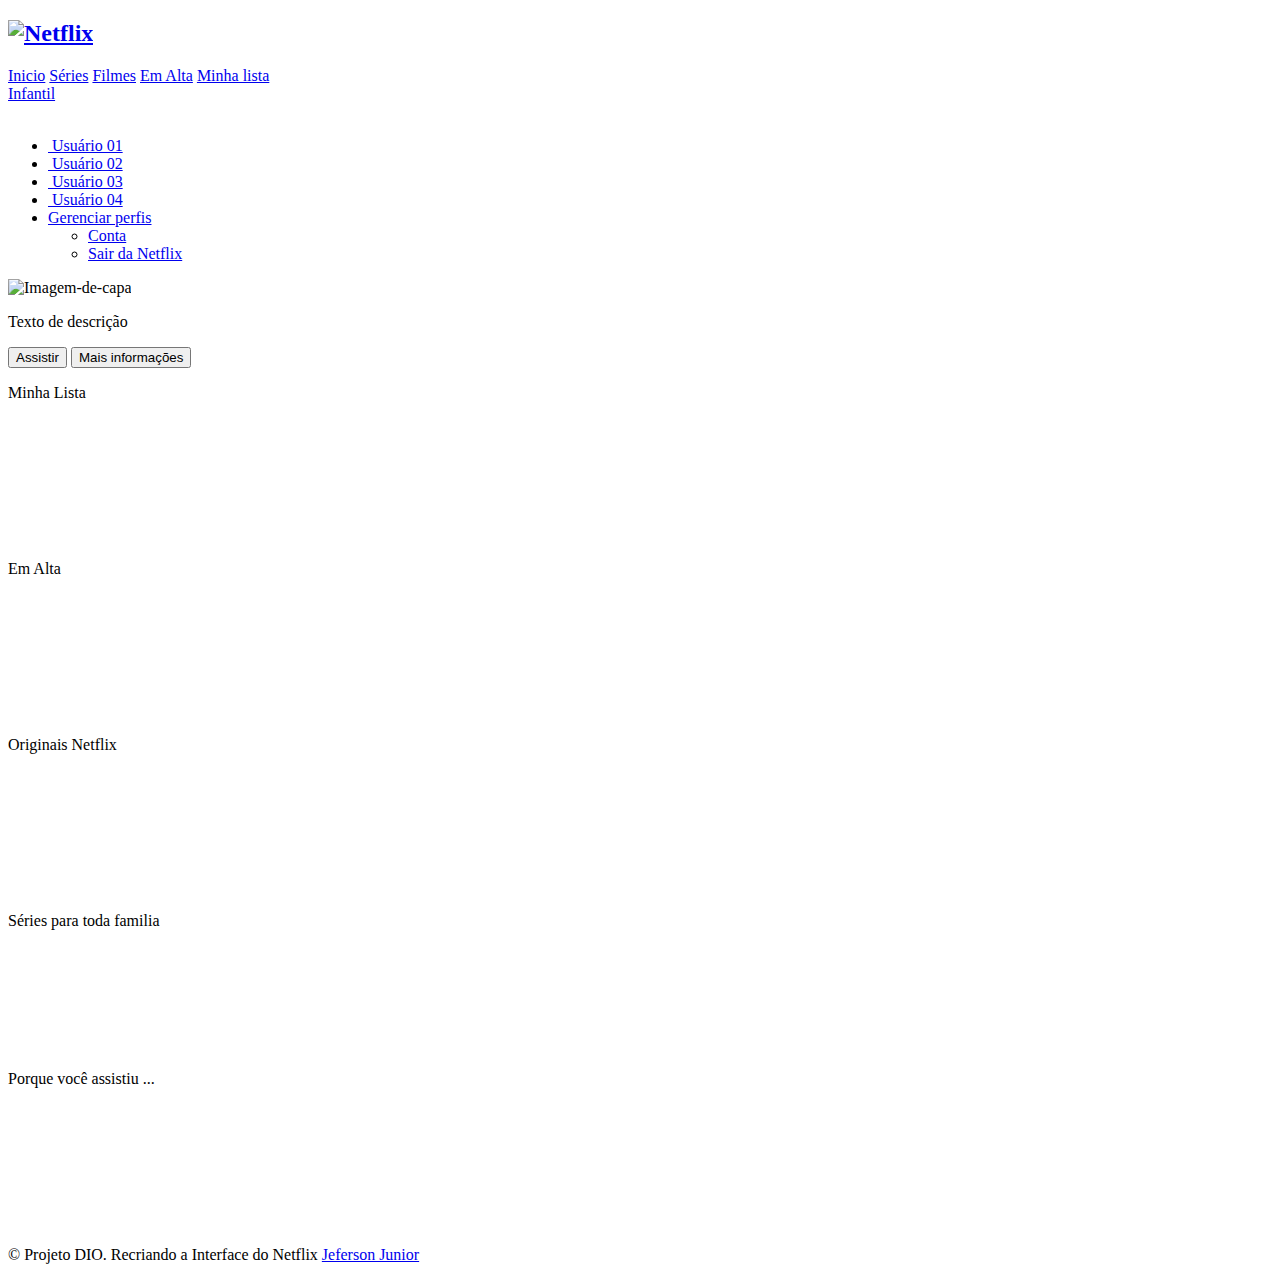
==== Index.html @ 496309ed "Create Index.html" ====
<!DOCTYPE html>
<html lang="pt-br">
<head>
    <meta charset="UTF-8">
    <meta http-equiv="X-UA-Compatible" content="IE=edge">
    <meta name="viewport" content="width=device-width, initial-scale=1.0">
    <link rel="stylesheet" href="main.css">

    <!--onl css-->
    <link rel="stylesheet" href="owl.carousel.min.css">
    <link rel="stylesheet" href="owl.theme.default.min.css">
    
    <!--responsividade-->
    <link rel="stylesheet" href="responsive.css">
    
    <title>Netflix Copy</title>
    <link rel="shortcut icon" href="" type="image/x-icon">

</head>
<body>
    <header>
        <div class="container">
            <h2 class="logo">
                <a href="#"><img class="img-logo" src="" alt="Netflix" srcset=""></a>
            </h2>
            <nav class="navbar">
                <a href="#">Inicio</a>
                <a href="#">Séries</a>
                <a href="#">Filmes</a>
                <a href="#">Em Alta</a>
                <a href="#">Minha lista</a>
            </nav>

            <nav class="navbarLateral">
                <a href="#"><i class="fas fa-search"></i></a>
                <a href="#">Infantil</a>
                <a href="#">

                </a>
                <a href="#">
                <i class="fas fa-bell"></i>
                </a>
                <li>
                <a href="#">
                    <img class="menuAvatar" src="">
                    <i class="fas fa-sort-down"></i>
                </a>
                <ul>
                    <li><a href="#"><img class="avatar" src=""> Usuário 01</a></li>
                    <li><a href="#"><img class="avatar" src=""> Usuário 02</a></li>
                    <li><a href="#"><img class="avatar" src=""> Usuário 03</a></li>
                    <li><a href="#"><img class="avatar" src=""> Usuário 04</a></li>
                    <li><a href="#">Gerenciar perfis</a></li>
                    <ul>
                    <li><a href="#">Conta</a></li>
                    <li><a href="#">Sair da Netflix</a></li>
                    </ul>
                  </ul>
               </li>
            </nav>
        </div>
    </header>
<main>
    <div class="filme-principal">
        <div class="container">
            <img class="titulo" src="" alt="Imagem-de-capa">
            <p class='descricao'>
            Texto de descrição
            </p>
            <div class="botoes">
                <button role="button" class="botao1">
                     <i class="fas fa-play"></i> Assistir
                </button>
                <button role="button" class="botao2">
                     <i class="fas fa-info-circle"></i>Mais informações
                </button>
            </div>
       </div>
    </div>
</main>

<p class="titulocarousel">Minha Lista</p>
<div class="carrosel-filmes">

    <div class="owl-carousel owl-theme">
        <div class="item">
            <img class="box-filme" src="" alt="" srcset="">
        </div>
        <div class="item">
            <img class="box-filme" src="" alt="" srcset="">
        </div>
        <div class="item">
            <img class="box-filme" src="" alt="" srcset="">
        </div>
        <div class="item">
            <img class="box-filme" src="" alt="" srcset="">
        </div>
        <div class="item">
            <img class="box-filme" src="" alt="" srcset="">
        </div>
        <div class="item">
            <img class="box-filme" src="" alt="" srcset="">
        </div>
        <div class="item">
            <img class="box-filme" src="" alt="" srcset="">
        </div>
     </div>
</div>
<p class="titulocarousel">Em Alta</p>
<div class="carrosel-filmes">

    <div class="owl-carousel owl-theme">
        <div class="item">
            <img class="box-filme" src="" alt="" srcset="">
        </div>
        <div class="item">
            <img class="box-filme" src="" alt="" srcset="">
        </div>
        <div class="item">
            <img class="box-filme" src="" alt="" srcset="">
        </div>
        <div class="item">
            <img class="box-filme" src="" alt="" srcset="">
        </div>
        <div class="item">
            <img class="box-filme" src="" alt="" srcset="">
        </div>
        <div class="item">
            <img class="box-filme" src="" alt="" srcset="">
        </div>
        <div class="item">
            <img class="box-filme" src="" alt="" srcset="">
        </div>
     </div>
</div>
<p class="titulocarousel">Originais Netflix</p>
<div class="carrosel-filmes">

    <div class="owl-carousel owl-theme">
        <div class="item">
            <img class="box-filme" src="" alt="" srcset="">
        </div>
        <div class="item">
            <img class="box-filme" src="" alt="" srcset="">
        </div>
        <div class="item">
            <img class="box-filme" src="" alt="" srcset="">
        </div>
        <div class="item">
            <img class="box-filme" src="" alt="" srcset="">
        </div>
        <div class="item">
            <img class="box-filme" src="" alt="" srcset="">
        </div>
        <div class="item">
            <img class="box-filme" src="" alt="" srcset="">
        </div>
        <div class="item">
            <img class="box-filme" src="" alt="" srcset="">
        </div>
     </div>
</div>
<p class="titulocarousel">Séries para toda familia</p>
<div class="carrosel-filmes">
    <div class="owl-carousel owl-theme">
        <div class="item">
            <img class="box-filme" src="" alt="" srcset="">
        </div>
        <div class="item">
            <img class="box-filme" src="" alt="" srcset="">
        </div>
        <div class="item">
            <img class="box-filme" src="" alt="" srcset="">
        </div>
        <div class="item">
            <img class="box-filme" src="" alt="" srcset="">
        </div>
        <div class="item">
            <img class="box-filme" src="" alt="" srcset="">
        </div>
        <div class="item">
            <img class="box-filme" src="" alt="" srcset="">
        </div>
     </div>
</div>

<p class="titulocarousel">Porque você assistiu ...</p>
<div class="carrosel-filmes">

    <div class="owl-carousel owl-theme">
        <div class="item">
            <img class="box-filme" src="" alt="" srcset="">
        </div>
        <div class="item">
            <img class="box-filme" src="" alt="" srcset="">
        </div>
        <div class="item">
            <img class="box-filme" src="" alt="" srcset="">
        </div>
        <div class="item">
            <img class="box-filme" src="" alt="" srcset="">
        </div>
        <div class="item">
            <img class="box-filme" src="" alt="" srcset="">
        </div>
        <div class="item">
            <img class="box-filme" src="" alt="" srcset="">
        </div>
        <div class="item">
            <img class="box-filme" src="" alt="" srcset="">
        </div>
     </div>
</div>


<script src="https://kit.fontawesome.com/2af373df04.js" crossorigin="anonymous"></script>
<script src="jquery.min.js"></script>
<script src="owl.carousel.min.js"></script>
<script src="setup.js"></script>

<div class="footer">
    <footer>
        <p>© Projeto DIO. Recriando a Interface do Netflix <a href="https://www.linkedin.com/in/jeferson-ss-junior/"> Jeferson Junior </a></p>
    </footer>
</div>

</body>
</html>
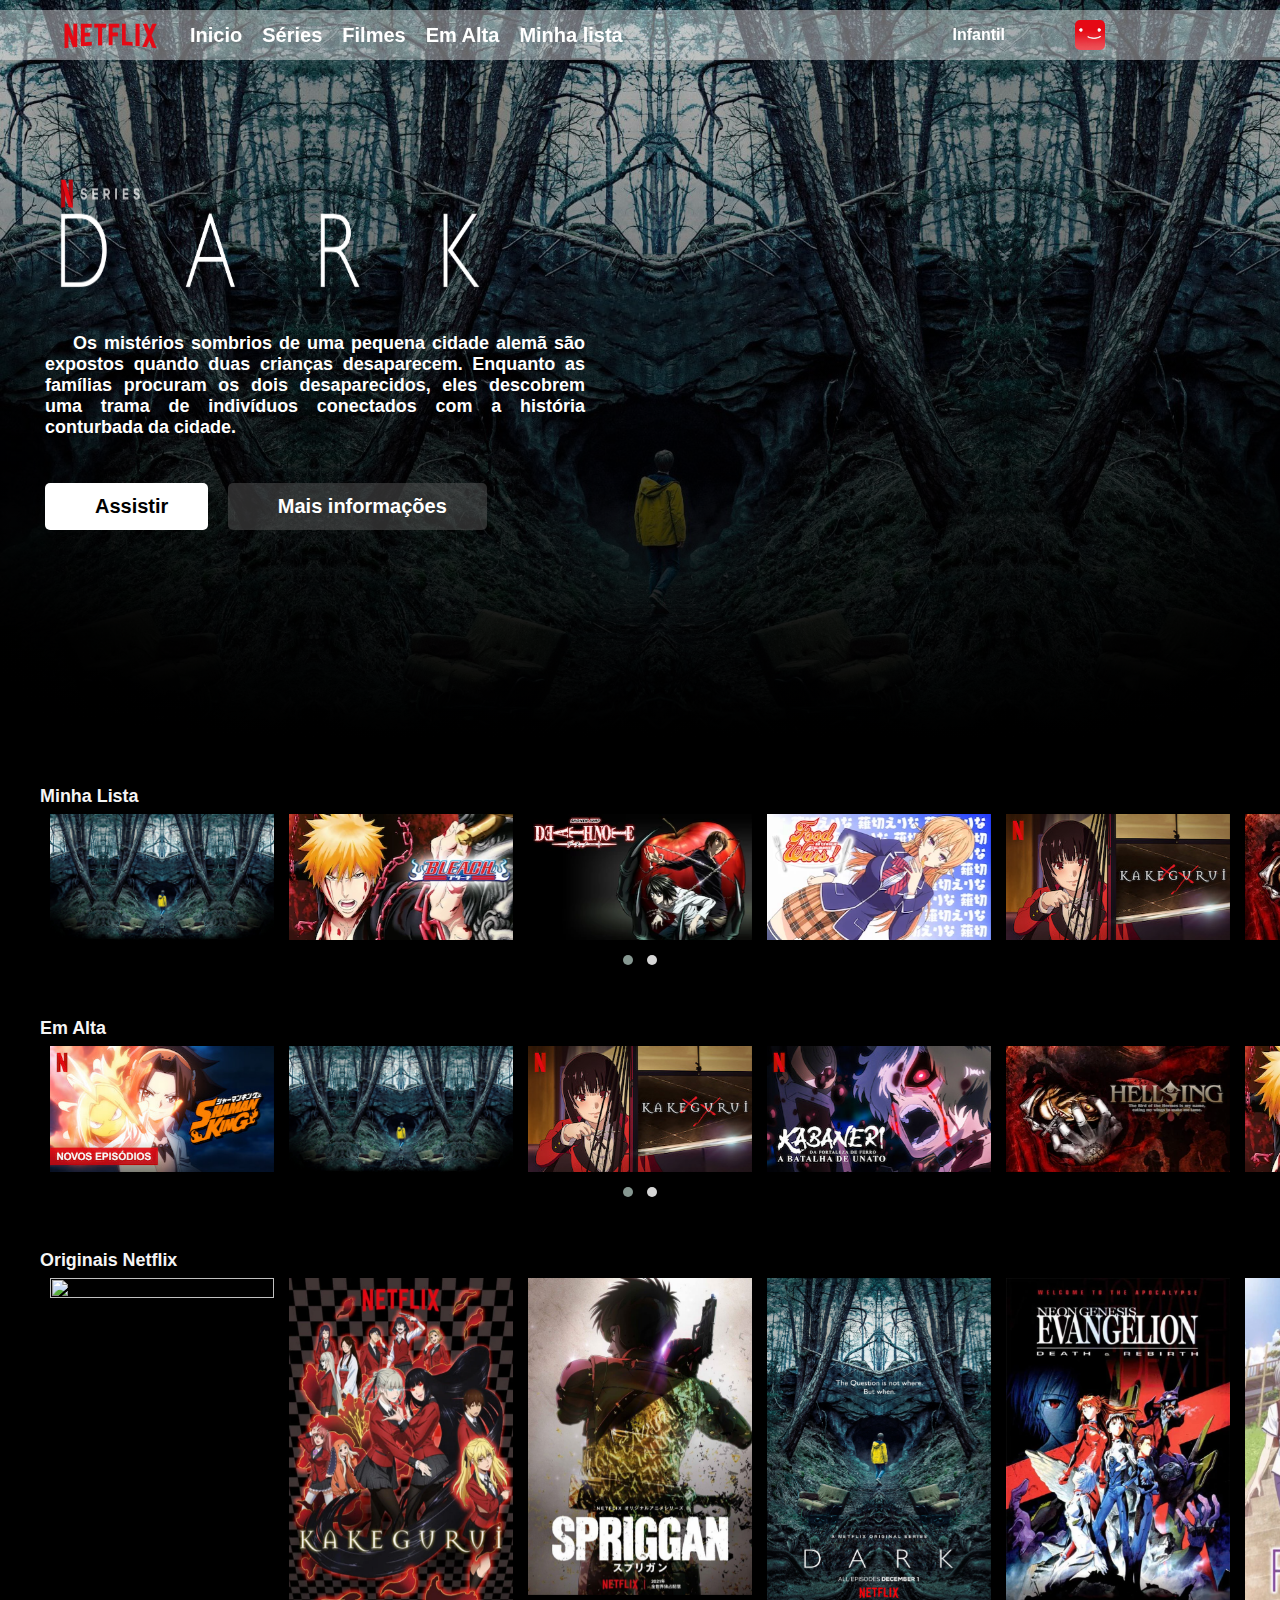
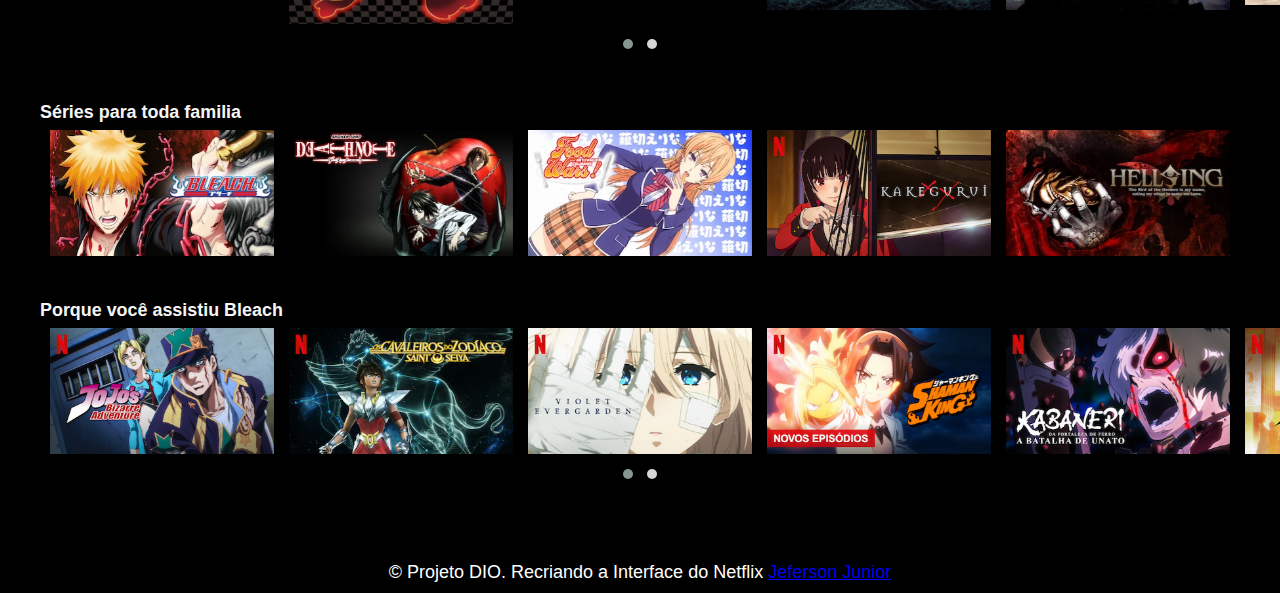
==== commit 942e40e9: "Add files via upload" ====
--- a/Index.html
+++ b/Index.html
@@ -14,21 +14,21 @@
     <link rel="stylesheet" href="responsive.css">
     
     <title>Netflix Copy</title>
-    <link rel="shortcut icon" href="" type="image/x-icon">
+    <link rel="shortcut icon" href="favicon.ico" type="image/x-icon">
 
 </head>
 <body>
     <header>
         <div class="container">
             <h2 class="logo">
-                <a href="#"><img class="img-logo" src="" alt="Netflix" srcset=""></a>
+                <a href="#"><img class="img-logo" src="logo (1).png" alt="Netflix" srcset=""></a>
             </h2>
             <nav class="navbar">
                 <a href="#">Inicio</a>
-                <a href="#">Séries</a>
+                <a href="#netflix">Séries</a>
                 <a href="#">Filmes</a>
-                <a href="#">Em Alta</a>
-                <a href="#">Minha lista</a>
+                <a href="#emalta">Em Alta</a>
+                <a href="#minhalista">Minha lista</a>
             </nav>
 
             <nav class="navbarLateral">
@@ -42,19 +42,22 @@
                 </a>
                 <li>
                 <a href="#">
-                    <img class="menuAvatar" src="">
+                    <img class="menuAvatar" src="01.jpg">
                     <i class="fas fa-sort-down"></i>
                 </a>
                 <ul>
-                    <li><a href="#"><img class="avatar" src=""> Usuário 01</a></li>
-                    <li><a href="#"><img class="avatar" src=""> Usuário 02</a></li>
-                    <li><a href="#"><img class="avatar" src=""> Usuário 03</a></li>
-                    <li><a href="#"><img class="avatar" src=""> Usuário 04</a></li>
-                    <li><a href="#">Gerenciar perfis</a></li>
+				
+                    <li><a href="#"><img class="avatar" src="02.jpg"> Usuário 02</a></li>
+                    <li><a href="#"><img class="avatar" src="03.jpg"> Usuário 03</a></li>
+                    <li><a href="#"><img class="avatar" src="04.jpg"> Usuário 04</a></li>
+                    <li><a href="#"><img class="avatar" src="05.jpg"> Kids</a></li>
+                    
                     <ul>
+					<li><a href="#">Gerenciar perfis</a></li>
                     <li><a href="#">Conta</a></li>
                     <li><a href="#">Sair da Netflix</a></li>
                     </ul>
+					
                   </ul>
                </li>
             </nav>
@@ -63,9 +66,11 @@
 <main>
     <div class="filme-principal">
         <div class="container">
-            <img class="titulo" src="" alt="Imagem-de-capa">
-            <p class='descricao'>
-            Texto de descrição
+            <img class="titulo" src="Dark.png" alt="Imagem-de-capa">
+            <p class='descricao' align="justify">
+            &nbsp;&nbsp;&nbsp;&nbsp;Os mistérios sombrios de uma pequena cidade alemã são expostos quando duas crianças desaparecem.
+			Enquanto as famílias procuram os dois desaparecidos, eles descobrem uma trama de indivíduos conectados
+			com a história conturbada da cidade.
             </p>
             <div class="botoes">
                 <button role="button" class="botao1">
@@ -78,136 +83,135 @@
        </div>
     </div>
 </main>
-
-<p class="titulocarousel">Minha Lista</p>
-<div class="carrosel-filmes">
-
-    <div class="owl-carousel owl-theme">
-        <div class="item">
-            <img class="box-filme" src="" alt="" srcset="">
-        </div>
-        <div class="item">
-            <img class="box-filme" src="" alt="" srcset="">
-        </div>
-        <div class="item">
-            <img class="box-filme" src="" alt="" srcset="">
-        </div>
-        <div class="item">
-            <img class="box-filme" src="" alt="" srcset="">
-        </div>
-        <div class="item">
-            <img class="box-filme" src="" alt="" srcset="">
-        </div>
-        <div class="item">
-            <img class="box-filme" src="" alt="" srcset="">
-        </div>
-        <div class="item">
-            <img class="box-filme" src="" alt="" srcset="">
-        </div>
-     </div>
-</div>
-<p class="titulocarousel">Em Alta</p>
-<div class="carrosel-filmes">
-
-    <div class="owl-carousel owl-theme">
-        <div class="item">
-            <img class="box-filme" src="" alt="" srcset="">
-        </div>
-        <div class="item">
-            <img class="box-filme" src="" alt="" srcset="">
-        </div>
-        <div class="item">
-            <img class="box-filme" src="" alt="" srcset="">
-        </div>
-        <div class="item">
-            <img class="box-filme" src="" alt="" srcset="">
-        </div>
-        <div class="item">
-            <img class="box-filme" src="" alt="" srcset="">
-        </div>
-        <div class="item">
-            <img class="box-filme" src="" alt="" srcset="">
-        </div>
-        <div class="item">
-            <img class="box-filme" src="" alt="" srcset="">
-        </div>
-     </div>
-</div>
-<p class="titulocarousel">Originais Netflix</p>
-<div class="carrosel-filmes">
-
-    <div class="owl-carousel owl-theme">
-        <div class="item">
-            <img class="box-filme" src="" alt="" srcset="">
-        </div>
-        <div class="item">
-            <img class="box-filme" src="" alt="" srcset="">
-        </div>
-        <div class="item">
-            <img class="box-filme" src="" alt="" srcset="">
-        </div>
-        <div class="item">
-            <img class="box-filme" src="" alt="" srcset="">
-        </div>
-        <div class="item">
-            <img class="box-filme" src="" alt="" srcset="">
-        </div>
-        <div class="item">
-            <img class="box-filme" src="" alt="" srcset="">
-        </div>
-        <div class="item">
-            <img class="box-filme" src="" alt="" srcset="">
-        </div>
-     </div>
-</div>
+<br /><br />
+<p class="titulocarousel" id="minhalista">Minha Lista</p>
+<div class="carrosel-filmes">
+
+    <div class="owl-carousel owl-theme">
+        <div class="item">
+            <img class="box-filme" src="dark.jpg" alt="" srcset="">
+        </div>
+        <div class="item">
+            <img class="box-filme" src="bleach.jpg" alt="" srcset="">
+        </div>
+        <div class="item">
+            <img class="box-filme" src="demon.jpg" alt="" srcset="">
+        </div>
+        <div class="item">
+            <img class="box-filme" src="food.jpg" alt="" srcset="">
+        </div>
+        <div class="item">
+            <img class="box-filme" src="kakegurui.jpg" alt="" srcset="">
+        </div>
+        <div class="item">
+            <img class="box-filme" src="hellsing.jpg" alt="" srcset="">
+        </div>
+        <div class="item">
+            <img class="box-filme" src="nunny.jpg" alt="" srcset="">
+        </div>
+     </div>
+</div>
+<br /><br />
+<p class="titulocarousel" id="emalta">Em Alta</p>
+<div class="carrosel-filmes">
+
+    <div class="owl-carousel owl-theme">
+        <div class="item">
+            <img class="box-filme" src="shaman.jpg" alt="" srcset="">
+        </div>
+        <div class="item">
+            <img class="box-filme" src="dark.jpg" alt="" srcset="">
+        </div>
+        <div class="item">
+            <img class="box-filme" src="kakegurui.jpg" alt="" srcset="">
+        </div>
+        <div class="item">
+            <img class="box-filme" src="kabaneri.jpg" alt="" srcset="">
+        </div>
+        <div class="item">
+            <img class="box-filme" src="hellsing.jpg" alt="" srcset="">
+        </div>
+        <div class="item">
+            <img class="box-filme" src="bleach.jpg" alt="" srcset="">
+        </div>
+     </div>
+</div>
+<br /><br />
+<p class="titulocarousel" id="netflix">Originais Netflix</p>
+<div class="carrosel-filmes">
+
+    <div class="owl-carousel owl-theme">
+        <div class="item">
+            <img class="box-filme" src="eden.jpg" alt="" srcset="">
+        </div>
+        <div class="item">
+            <img class="box-filme" src="kakeg.jpg" alt="" srcset="">
+        </div>
+        <div class="item">
+            <img class="box-filme" src="Spriggan.jpg" alt="" srcset="">
+        </div>
+        <div class="item">
+            <img class="box-filme" src="dark big.jpg" alt="" srcset="">
+        </div>
+        <div class="item">
+            <img class="box-filme" src="evangelion.jpg" alt="" srcset="">
+        </div>
+        <div class="item">
+            <img class="box-filme" src="fruit.jpg" alt="" srcset="">
+        </div>
+        <div class="item">
+            <img class="box-filme" src="your.jpg" alt="" srcset="">
+        </div>
+     </div>
+</div><br /><br />
 <p class="titulocarousel">Séries para toda familia</p>
 <div class="carrosel-filmes">
     <div class="owl-carousel owl-theme">
         <div class="item">
-            <img class="box-filme" src="" alt="" srcset="">
-        </div>
-        <div class="item">
-            <img class="box-filme" src="" alt="" srcset="">
-        </div>
-        <div class="item">
-            <img class="box-filme" src="" alt="" srcset="">
-        </div>
-        <div class="item">
-            <img class="box-filme" src="" alt="" srcset="">
-        </div>
-        <div class="item">
-            <img class="box-filme" src="" alt="" srcset="">
-        </div>
-        <div class="item">
-            <img class="box-filme" src="" alt="" srcset="">
-        </div>
-     </div>
-</div>
-
-<p class="titulocarousel">Porque você assistiu ...</p>
-<div class="carrosel-filmes">
-
-    <div class="owl-carousel owl-theme">
-        <div class="item">
-            <img class="box-filme" src="" alt="" srcset="">
-        </div>
-        <div class="item">
-            <img class="box-filme" src="" alt="" srcset="">
-        </div>
-        <div class="item">
-            <img class="box-filme" src="" alt="" srcset="">
-        </div>
-        <div class="item">
-            <img class="box-filme" src="" alt="" srcset="">
-        </div>
-        <div class="item">
-            <img class="box-filme" src="" alt="" srcset="">
-        </div>
-        <div class="item">
-            <img class="box-filme" src="" alt="" srcset="">
-        </div>
-        <div class="item">
-            <img class="box-filme" src="" alt="" srcset="">
+            <img class="box-filme" src="bleach.jpg" alt="" srcset="">
+        </div>
+        <div class="item">
+            <img class="box-filme" src="demon.jpg" alt="" srcset="">
+        </div>
+        <div class="item">
+            <img class="box-filme" src="food.jpg" alt="" srcset="">
+        </div>
+        <div class="item">
+            <img class="box-filme" src="kakegurui.jpg" alt="" srcset="">
+        </div>
+        <div class="item">
+            <img class="box-filme" src="hellsing.jpg" alt="" srcset="">
+        </div>
+     </div>
+</div>
+<br /><br />
+<p class="titulocarousel">Porque você assistiu Bleach</p>
+<div class="carrosel-filmes">
+
+    <div class="owl-carousel owl-theme">
+        <div class="item">
+            <img class="box-filme" src="jojo.jpg" alt="" srcset="">
+        </div>
+        <div class="item">
+            <img class="box-filme" src="cavaleiross.jpg" alt="" srcset="">
+        </div>
+        <div class="item">
+            <img class="box-filme" src="violet.jpg" alt="" srcset="">
+        </div>
+        <div class="item">
+            <img class="box-filme" src="shaman.jpg" alt="" srcset="">
+        </div>
+        <div class="item">
+            <img class="box-filme" src="kabaneri.jpg" alt="" srcset="">
+        </div>
+        <div class="item">
+            <img class="box-filme" src="kengan.jpg" alt="" srcset="">
+        </div>
+        <div class="item">
+            <img class="box-filme" src="hi score.jpg" alt="" srcset="">
+        </div>
+        <div class="item">
+            <img class="box-filme" src="ragnarok.jpg" alt="" srcset="">
         </div>
      </div>
 </div>
--- a/main.css
+++ b/main.css
@@ -0,0 +1,325 @@
+:root{
+    --vermelho: #e50914;
+    --preta:#141414;
+	--scrollbar-cor: #000000;
+	--scroll-thumb-cor: #d50800;
+	--scroll-thumb-cor-hover: #a10900;
+}
+
+/* Reset - Remove as bordas inciais*/
+* {
+    margin: 0%;
+    padding:0%;
+    box-sizing:border-box;
+}
+
+/*Elemento Base*/
+body {
+    background-color:rgb(0, 0, 0);
+    font-family:  'Netflix Sans','Helvetica Neue',Helvetica,Arial,sans-serif;
+    color: white;
+}
+
+
+ ::-webkit-scrollbar {
+	width: 10px;
+	background: var(--scrollbar-cor);
+}
+
+ ::-webkit-scrollbar-thumb {
+	background: var(--scroll-thumb-cor);
+	border-radius: 2em;
+}
+
+ ::-webkit-scrollbar-thumb:hover {
+	background: var(--scroll-thumb-cor-hover);
+}
+
+.img-logo
+{
+    display: flex;
+    margin-left: 10px;
+    width: 100px;
+    height: auto;
+}
+
+header .container {
+	background: rgba(255, 255, 255, 0.4);
+    display: flex;
+    flex-direction: row;
+    align-items: center;
+    justify-content: space-between;
+    position: fixed;
+    width: 100%;
+    top:10px;
+	z-index: 100;
+}
+
+header .navbar {
+    display: flex;
+    align-items: center;
+    flex-direction: row;
+    margin-left: 20px;
+}
+
+header .navbarLateral {
+    display: flex;
+    align-items: center;
+    padding-inline-end: 150px;
+    flex-direction: row;
+    margin-inline-start: auto;
+}
+
+.avatar {
+    display: flex;
+    align-items: center;
+    flex-direction: row;
+    width: 25px;
+    border-radius: 5px;
+    margin-right: 6px;
+    margin-left: -10px;
+}
+
+.mainAvatar {
+    margin-right: 5px;
+    margin-left: 1px;
+    display: flex;
+    align-items: center;
+    flex-direction: row;
+    width: 30px;
+    height: auto;
+}
+
+.menuAvatar {
+    margin-right: 5px;
+    margin-left: 0x;
+    display: flex;
+    align-items: center;
+    flex-direction: row;
+    width: 30px;
+    height: auto;
+    border-radius: 5px;
+ }
+
+.navbarLateral > li {
+    margin-left: 10px;
+    list-style: none;
+    position: relative;
+    display: inline-block;
+    font-size: 18px;
+}
+
+.navbarLateral > li > ul {
+    border: 1px solid rgba(15, 15, 15, 0.747); 
+    background: rgba(15, 15, 15, 0.747); 
+    padding: 0; 
+    margin: 0;
+    position:absolute;
+    left: 0;  
+    display: none;
+}
+
+.navbarLateral > li > ul > li {
+    white-space:nowrap;
+    list-style: none;
+    padding: 0;
+    font-size: 12px;
+}
+
+.navbarLateral > li > ul > ul {  
+    border: 1px solid rgba(15, 15, 15, 0.747); 
+    white-space: nowrap;
+    list-style: none;
+    font-size: 12px;  
+}
+
+.navbarLateral > li >  ul > ul > li > a{
+    background: rgba(255, 15, 15, 0.747); 
+    color: white;
+    display: block;
+    padding: 10px 20px;
+    transition: all 0.2s; 
+}
+
+.navbarLateral > li > ul > li > a { 
+    background: rgba(15, 15, 15, 0.747); 
+    color: white;
+    padding: 10px 20px;
+    transition: all 0.2s;
+    display: flex;
+    align-items: center;
+}
+
+.navbarLateral > li > ul > ul > li > a:hover {
+    background: rgb(255, 0, 0);
+    color: white;
+}
+
+.navbarLateral > li > ul > li > a:hover {
+    background: rgb(0, 0, 0);
+    color: white; 
+}
+
+.navbarLateral > li:hover > ul {
+    display: block;
+}
+
+/*logo ficar mais parecido com a oficial*/
+header .logo {
+    width: 120px;
+    height: 40px;
+    margin-left: 50px;
+    margin-top: 10px;
+}
+
+header .logo:hover {
+	transform: scale(1.1);
+}
+
+header .navbar a { 
+    display: flex;
+    align-items: center;
+    flex-direction: row;
+    text-decoration: none;
+    color: rgb(255, 255, 255);
+    margin-right: 20px;
+	font-size: 20px;
+	font-weight: 600;
+	transition: 2s ease in;
+}
+
+header .navbar a:hover {
+    color: black;
+	font-weight: 800;
+}
+
+header nav a { 
+    display: flex;
+    align-items: center;
+    flex-direction: row;
+    text-decoration: none;
+    color: rgb(255, 255, 255);
+    margin-right: 20px;
+	transition: 2s ease in;
+	font-weight: 600;
+}
+
+
+/*Filme principal*/
+.filme-principal {
+    font-size: 16px;
+    background: linear-gradient(
+        rgba(0, 0, 0, 0.2), 
+        rgba(0, 0, 0, 5.8)), 
+        url('dark.jpg');
+    background-size: cover;
+    height: 742px;
+    display: flex;
+    flex-direction: column;
+    justify-content: center;
+    align-content: flex-start;
+}
+
+.filme-principal .titulo {
+    display: flex;
+    width: 420px;
+    height: 110px;
+    margin-left: 60px;
+    margin-top: 10px;
+}
+
+ .filme-principal .descricao {
+    margin:45px;
+    font-size: 18px;
+    font-weight: bold;
+    width: 540px;
+}
+    
+    
+.botao1 {
+    background-color: rgb(255, 255, 255);
+    margin:45px;
+    border: none;
+    color: black;
+    border-radius: 5px;
+    padding: 12px 40px; 
+    margin-right: 15px;
+    margin-top: 0;
+    font-size: 20px;
+    font-weight: bold;
+    cursor:pointer;
+    transition: 0.5s ease all;
+}
+
+/*separei os botao para mudar o background, para ficar mais parecido com da pagina oficial*/
+.botao2 {   
+    background-color: rgba(88, 88, 88, 0.5);
+    border: none;
+    color: white;
+    border-radius: 5px;
+    padding: 12px 40px; 
+    margin-right: 15px;
+    margin-top: 0;
+    font-size: 20px;
+    font-weight: bold;
+    cursor:pointer;
+    transition: 0.5s ease all;
+}
+
+.botao1:hover {
+    background-color: rgba(255, 255, 255, 0.500);
+    color:white;
+	margin-left: 80px;
+	transform: scale(1.16);
+}
+
+.botao2:hover{
+    background-color: rgba(73, 73, 73, 0.226);
+    color: white;
+}
+
+.botao1 i {
+    margin-right: 10px;
+}
+
+.botao2 i {
+    margin-right: 10px;
+}
+    
+.filme-principal .container {
+    width: 50%;
+}
+
+/*titulo dos carousel*/
+.titulocarousel { 
+    font-family: 'Netflix Sans','Helvetica Neue',Helvetica,Arial,sans-serif; 
+    font-size: 1.4vw;
+    line-height: 1.25vw;
+    font-weight: 700;
+    margin: 10px 0 10px 40px;
+    align-items: center;
+    color: #f5f5f5;    
+}
+    
+.box-filme{
+    margin-left: 0px;
+    height: 100%;
+    width: 100%;
+    display: block;
+}
+    
+.carrosel-filmes{   
+    margin-top: 5px;
+}
+
+
+ /* rodapé com nome do projeto e perfil linkedin*/   
+.footer { 
+    display: flex;
+    flex-direction: column;
+    font-family: 'Netflix Sans','Helvetica Neue',Helvetica,Arial,sans-serif;
+    font-size: 18px;
+    margin-top: 5%;
+    align-items: center;
+    padding: 10px;
+}   --- a/responsive.css
+++ b/responsive.css
@@ -0,0 +1,19 @@
+@media screen and (max-width:700px) {
+    header .container{
+        display: flex;
+        flex-direction: column;
+    }
+
+    .botao{
+        margin-top: 5px;
+        width: 190px;
+        height: 60px;
+    }
+}
+
+
+@media screen and (min-width:1000px){
+    .descriçãoverflow{
+        width:50px;
+    }
+}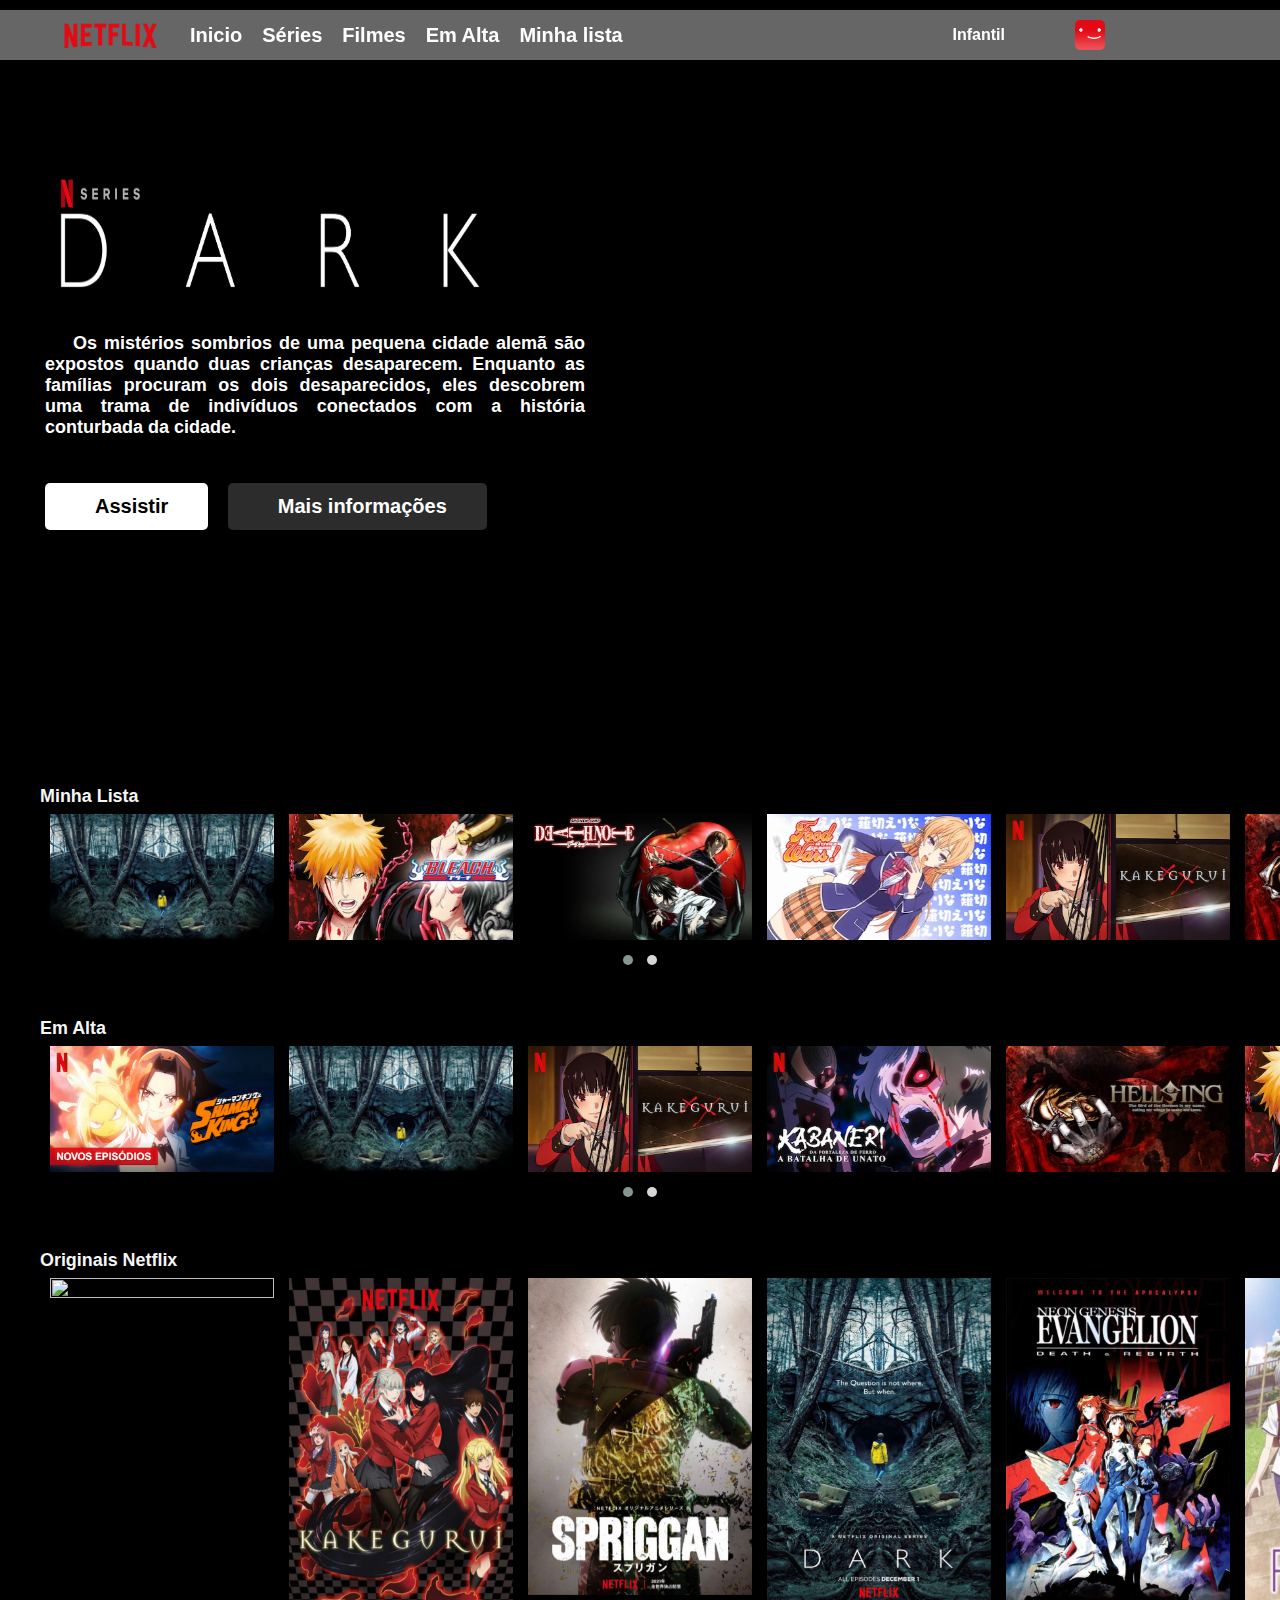
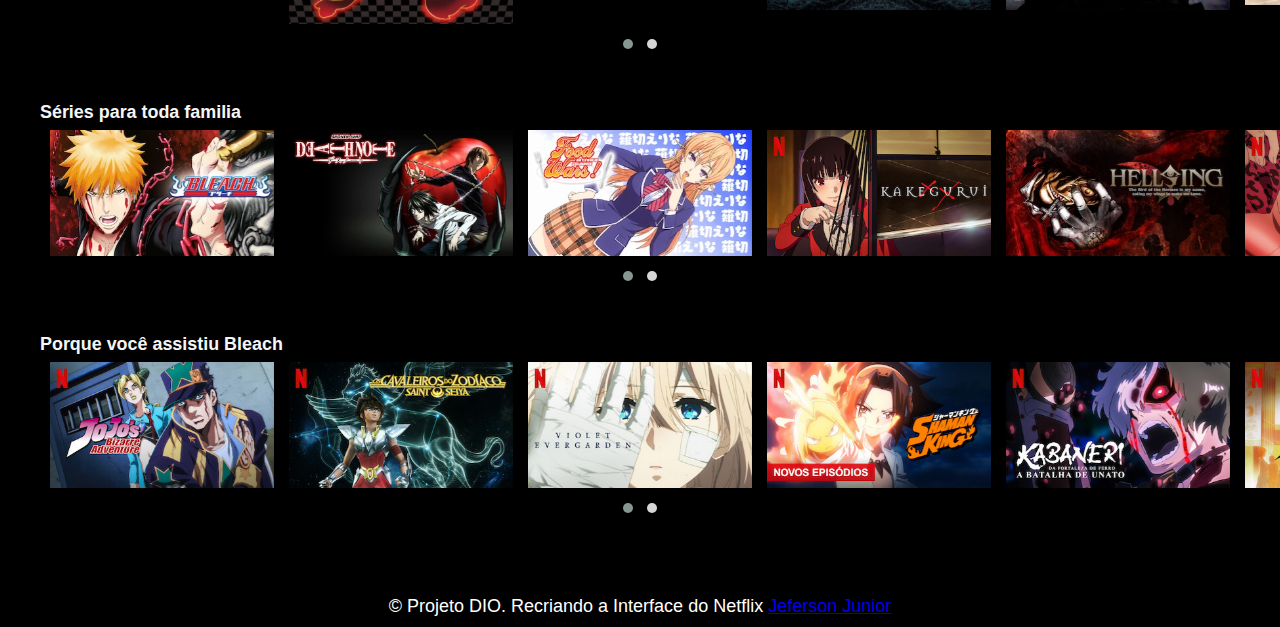
==== commit d1d4ca80: "Update" ====
--- a/Index.html
+++ b/Index.html
@@ -1,27 +1,29 @@
 <!DOCTYPE html>
 <html lang="pt-br">
+
 <head>
     <meta charset="UTF-8">
     <meta http-equiv="X-UA-Compatible" content="IE=edge">
     <meta name="viewport" content="width=device-width, initial-scale=1.0">
-    <link rel="stylesheet" href="main.css">
+    <link rel="stylesheet" href="style/main.css">
 
     <!--onl css-->
-    <link rel="stylesheet" href="owl.carousel.min.css">
-    <link rel="stylesheet" href="owl.theme.default.min.css">
-    
+    <link rel="stylesheet" href="style/owl.carousel.min.css">
+    <link rel="stylesheet" href="style/owl.theme.default.min.css">
+
     <!--responsividade-->
-    <link rel="stylesheet" href="responsive.css">
-    
-    <title>Netflix Copy</title>
-    <link rel="shortcut icon" href="favicon.ico" type="image/x-icon">
+    <link rel="stylesheet" href="style/responsive.css">
+
+    <title>Netflix</title>
+    <link rel="shortcut icon" href="imagens/favicon.ico" type="image/x-icon">
 
 </head>
+
 <body>
     <header>
         <div class="container">
             <h2 class="logo">
-                <a href="#"><img class="img-logo" src="logo (1).png" alt="Netflix" srcset=""></a>
+                <a href="inicio.html"><img class="img-logo" src="imagens/logo (1).png" alt="Netflix" srcset=""></a>
             </h2>
             <nav class="navbar">
                 <a href="#">Inicio</a>
@@ -38,195 +40,209 @@
 
                 </a>
                 <a href="#">
-                <i class="fas fa-bell"></i>
+                    <i class="fas fa-bell"></i>
                 </a>
                 <li>
-                <a href="#">
-                    <img class="menuAvatar" src="01.jpg">
-                    <i class="fas fa-sort-down"></i>
-                </a>
-                <ul>
-				
-                    <li><a href="#"><img class="avatar" src="02.jpg"> Usuário 02</a></li>
-                    <li><a href="#"><img class="avatar" src="03.jpg"> Usuário 03</a></li>
-                    <li><a href="#"><img class="avatar" src="04.jpg"> Usuário 04</a></li>
-                    <li><a href="#"><img class="avatar" src="05.jpg"> Kids</a></li>
-                    
+                    <a href="#">
+                        <img class="menuAvatar" src="imagens/01.jpg">
+                        <i class="fas fa-sort-down"></i>
+                    </a>
                     <ul>
-					<li><a href="#">Gerenciar perfis</a></li>
-                    <li><a href="#">Conta</a></li>
-                    <li><a href="#">Sair da Netflix</a></li>
+
+                        <li>
+                            <a href="#"><img class="avatar" src="imagens/02.jpg"> Usuário 02</a>
+                        </li>
+                        <li>
+                            <a href="#"><img class="avatar" src="imagens/03.jpg"> Usuário 03</a>
+                        </li>
+                        <li>
+                            <a href="#"><img class="avatar" src="imagens/04.jpg"> Usuário 04</a>
+                        </li>
+                        <li>
+                            <a href="#"><img class="avatar" src="imagens/05.jpg"> Kids</a>
+                        </li>
+
+                        <ul>
+                            <li><a href="#">Gerenciar perfis</a></li>
+                            <li><a href="#">Conta</a></li>
+                            <li><a href="#">Sair da Netflix</a></li>
+                        </ul>
+
                     </ul>
-					
-                  </ul>
-               </li>
+                </li>
             </nav>
         </div>
     </header>
-<main>
-    <div class="filme-principal">
-        <div class="container">
-            <img class="titulo" src="Dark.png" alt="Imagem-de-capa">
-            <p class='descricao' align="justify">
-            &nbsp;&nbsp;&nbsp;&nbsp;Os mistérios sombrios de uma pequena cidade alemã são expostos quando duas crianças desaparecem.
-			Enquanto as famílias procuram os dois desaparecidos, eles descobrem uma trama de indivíduos conectados
-			com a história conturbada da cidade.
-            </p>
-            <div class="botoes">
-                <button role="button" class="botao1">
+    <main>
+        <div class="filme-principal">
+            <div class="container">
+                <img class="titulo" src="imagens/Dark.png" alt="Imagem-de-capa">
+                <p class='descricao' align="justify">
+                    &nbsp;&nbsp;&nbsp;&nbsp;Os mistérios sombrios de uma pequena cidade alemã são expostos quando duas crianças desaparecem. Enquanto as famílias procuram os dois desaparecidos, eles descobrem uma trama de indivíduos conectados com a história conturbada da
+                    cidade.
+                </p>
+                <div class="botoes">
+                    <button role="button" class="botao1">
                      <i class="fas fa-play"></i> Assistir
                 </button>
-                <button role="button" class="botao2">
+                    <button role="button" class="botao2">
                      <i class="fas fa-info-circle"></i>Mais informações
                 </button>
-            </div>
-       </div>
-    </div>
-</main>
-<br /><br />
-<p class="titulocarousel" id="minhalista">Minha Lista</p>
-<div class="carrosel-filmes">
-
-    <div class="owl-carousel owl-theme">
-        <div class="item">
-            <img class="box-filme" src="dark.jpg" alt="" srcset="">
-        </div>
-        <div class="item">
-            <img class="box-filme" src="bleach.jpg" alt="" srcset="">
-        </div>
-        <div class="item">
-            <img class="box-filme" src="demon.jpg" alt="" srcset="">
-        </div>
-        <div class="item">
-            <img class="box-filme" src="food.jpg" alt="" srcset="">
-        </div>
-        <div class="item">
-            <img class="box-filme" src="kakegurui.jpg" alt="" srcset="">
-        </div>
-        <div class="item">
-            <img class="box-filme" src="hellsing.jpg" alt="" srcset="">
-        </div>
-        <div class="item">
-            <img class="box-filme" src="nunny.jpg" alt="" srcset="">
-        </div>
-     </div>
-</div>
-<br /><br />
-<p class="titulocarousel" id="emalta">Em Alta</p>
-<div class="carrosel-filmes">
-
-    <div class="owl-carousel owl-theme">
-        <div class="item">
-            <img class="box-filme" src="shaman.jpg" alt="" srcset="">
-        </div>
-        <div class="item">
-            <img class="box-filme" src="dark.jpg" alt="" srcset="">
-        </div>
-        <div class="item">
-            <img class="box-filme" src="kakegurui.jpg" alt="" srcset="">
-        </div>
-        <div class="item">
-            <img class="box-filme" src="kabaneri.jpg" alt="" srcset="">
-        </div>
-        <div class="item">
-            <img class="box-filme" src="hellsing.jpg" alt="" srcset="">
-        </div>
-        <div class="item">
-            <img class="box-filme" src="bleach.jpg" alt="" srcset="">
-        </div>
-     </div>
-</div>
-<br /><br />
-<p class="titulocarousel" id="netflix">Originais Netflix</p>
-<div class="carrosel-filmes">
-
-    <div class="owl-carousel owl-theme">
-        <div class="item">
-            <img class="box-filme" src="eden.jpg" alt="" srcset="">
-        </div>
-        <div class="item">
-            <img class="box-filme" src="kakeg.jpg" alt="" srcset="">
-        </div>
-        <div class="item">
-            <img class="box-filme" src="Spriggan.jpg" alt="" srcset="">
-        </div>
-        <div class="item">
-            <img class="box-filme" src="dark big.jpg" alt="" srcset="">
-        </div>
-        <div class="item">
-            <img class="box-filme" src="evangelion.jpg" alt="" srcset="">
-        </div>
-        <div class="item">
-            <img class="box-filme" src="fruit.jpg" alt="" srcset="">
-        </div>
-        <div class="item">
-            <img class="box-filme" src="your.jpg" alt="" srcset="">
-        </div>
-     </div>
-</div><br /><br />
-<p class="titulocarousel">Séries para toda familia</p>
-<div class="carrosel-filmes">
-    <div class="owl-carousel owl-theme">
-        <div class="item">
-            <img class="box-filme" src="bleach.jpg" alt="" srcset="">
-        </div>
-        <div class="item">
-            <img class="box-filme" src="demon.jpg" alt="" srcset="">
-        </div>
-        <div class="item">
-            <img class="box-filme" src="food.jpg" alt="" srcset="">
-        </div>
-        <div class="item">
-            <img class="box-filme" src="kakegurui.jpg" alt="" srcset="">
-        </div>
-        <div class="item">
-            <img class="box-filme" src="hellsing.jpg" alt="" srcset="">
-        </div>
-     </div>
-</div>
-<br /><br />
-<p class="titulocarousel">Porque você assistiu Bleach</p>
-<div class="carrosel-filmes">
-
-    <div class="owl-carousel owl-theme">
-        <div class="item">
-            <img class="box-filme" src="jojo.jpg" alt="" srcset="">
-        </div>
-        <div class="item">
-            <img class="box-filme" src="cavaleiross.jpg" alt="" srcset="">
-        </div>
-        <div class="item">
-            <img class="box-filme" src="violet.jpg" alt="" srcset="">
-        </div>
-        <div class="item">
-            <img class="box-filme" src="shaman.jpg" alt="" srcset="">
-        </div>
-        <div class="item">
-            <img class="box-filme" src="kabaneri.jpg" alt="" srcset="">
-        </div>
-        <div class="item">
-            <img class="box-filme" src="kengan.jpg" alt="" srcset="">
-        </div>
-        <div class="item">
-            <img class="box-filme" src="hi score.jpg" alt="" srcset="">
-        </div>
-        <div class="item">
-            <img class="box-filme" src="ragnarok.jpg" alt="" srcset="">
-        </div>
-     </div>
-</div>
-
-
-<script src="https://kit.fontawesome.com/2af373df04.js" crossorigin="anonymous"></script>
-<script src="jquery.min.js"></script>
-<script src="owl.carousel.min.js"></script>
-<script src="setup.js"></script>
-
-<div class="footer">
-    <footer>
-        <p>© Projeto DIO. Recriando a Interface do Netflix <a href="https://www.linkedin.com/in/jeferson-ss-junior/"> Jeferson Junior </a></p>
-    </footer>
-</div>
+                </div>
+            </div>
+        </div>
+    </main>
+    <br /><br />
+    <p class="titulocarousel" id="minhalista">Minha Lista</p>
+    <div class="carrosel-filmes">
+
+        <div class="owl-carousel owl-theme">
+            <div class="item">
+                <img class="box-filme" src="imagens/dark.jpg" alt="" srcset="">
+            </div>
+            <div class="item">
+                <img class="box-filme" src="imagens/bleach.jpg" alt="" srcset="">
+            </div>
+            <div class="item">
+                <img class="box-filme" src="imagens/demon.jpg" alt="" srcset="">
+            </div>
+            <div class="item">
+                <img class="box-filme" src="imagens/food.jpg" alt="" srcset="">
+            </div>
+            <div class="item">
+                <img class="box-filme" src="imagens/kakegurui.jpg" alt="" srcset="">
+            </div>
+            <div class="item">
+                <img class="box-filme" src="imagens/hellsing.jpg" alt="" srcset="">
+            </div>
+            <div class="item">
+                <img class="box-filme" src="imagens/nunny.jpg" alt="" srcset="">
+            </div>
+        </div>
+    </div>
+    <br /><br />
+    <p class="titulocarousel" id="emalta">Em Alta</p>
+    <div class="carrosel-filmes">
+
+        <div class="owl-carousel owl-theme">
+            <div class="item">
+                <img class="box-filme" src="imagens/shaman.jpg" alt="" srcset="">
+            </div>
+            <div class="item">
+                <img class="box-filme" src="imagens/dark.jpg" alt="" srcset="">
+            </div>
+            <div class="item">
+                <img class="box-filme" src="imagens/kakegurui.jpg" alt="" srcset="">
+            </div>
+            <div class="item">
+                <img class="box-filme" src="imagens/kabaneri.jpg" alt="" srcset="">
+            </div>
+            <div class="item">
+                <img class="box-filme" src="imagens/hellsing.jpg" alt="" srcset="">
+            </div>
+            <div class="item">
+                <img class="box-filme" src="imagens/bleach.jpg" alt="" srcset="">
+            </div>
+        </div>
+    </div>
+    <br /><br />
+    <p class="titulocarousel" id="netflix">Originais Netflix</p>
+    <div class="carrosel-filmes">
+
+        <div class="owl-carousel owl-theme">
+            <div class="item">
+                <img class="box-filme" src="imagens/eden.jpg" alt="" srcset="">
+            </div>
+            <div class="item">
+                <img class="box-filme" src="imagens/kakeg.jpg" alt="" srcset="">
+            </div>
+            <div class="item">
+                <img class="box-filme" src="imagens/Spriggan.jpg" alt="" srcset="">
+            </div>
+            <div class="item">
+                <img class="box-filme" src="imagens/dark big.jpg" alt="" srcset="">
+            </div>
+            <div class="item">
+                <img class="box-filme" src="imagens/evangelion.jpg" alt="" srcset="">
+            </div>
+            <div class="item">
+                <img class="box-filme" src="imagens/fruit.jpg" alt="" srcset="">
+            </div>
+            <div class="item">
+                <img class="box-filme" src="imagens/your.jpg" alt="" srcset="">
+            </div>
+        </div>
+    </div><br /><br />
+    <p class="titulocarousel">Séries para toda familia</p>
+    <div class="carrosel-filmes">
+        <div class="owl-carousel owl-theme">
+            <div class="item">
+                <img class="box-filme" src="imagens/bleach.jpg" alt="" srcset="">
+            </div>
+            <div class="item">
+                <img class="box-filme" src="imagens/demon.jpg" alt="" srcset="">
+            </div>
+            <div class="item">
+                <img class="box-filme" src="imagens/food.jpg" alt="" srcset="">
+            </div>
+            <div class="item">
+                <img class="box-filme" src="imagens/kakegurui.jpg" alt="" srcset="">
+            </div>
+            <div class="item">
+                <img class="box-filme" src="imagens/hellsing.jpg" alt="" srcset="">
+            </div>
+            <div class="item">
+                <img class="box-filme" src="imagens/the senven.jpg" alt="" srcset="">
+            </div>
+            <div class="item">
+                <img class="box-filme" src="imagens/sword.jpg" alt="" srcset="">
+            </div>
+        </div>
+    </div>
+    <br /><br />
+    <p class="titulocarousel">Porque você assistiu Bleach</p>
+    <div class="carrosel-filmes">
+
+        <div class="owl-carousel owl-theme">
+            <div class="item">
+                <img class="box-filme" src="imagens/jojo.jpg" alt="" srcset="">
+            </div>
+            <div class="item">
+                <img class="box-filme" src="imagens/cavaleiross.jpg" alt="" srcset="">
+            </div>
+            <div class="item">
+                <img class="box-filme" src="imagens/violet.jpg" alt="" srcset="">
+            </div>
+            <div class="item">
+                <img class="box-filme" src="imagens/shaman.jpg" alt="" srcset="">
+            </div>
+            <div class="item">
+                <img class="box-filme" src="imagens/kabaneri.jpg" alt="" srcset="">
+            </div>
+            <div class="item">
+                <img class="box-filme" src="imagens/kengan.jpg" alt="" srcset="">
+            </div>
+            <div class="item">
+                <img class="box-filme" src="imagens/hi score.jpg" alt="" srcset="">
+            </div>
+            <div class="item">
+                <img class="box-filme" src="imagens/ragnarok.jpg" alt="" srcset="">
+            </div>
+        </div>
+    </div>
+
+
+    <script src="https://kit.fontawesome.com/2af373df04.js" crossorigin="anonymous"></script>
+    <script src="scripts/jquery.min.js"></script>
+    <script src="scripts/owl.carousel.min.js"></script>
+    <script src="scripts/setup.js"></script>
+
+    <div class="footer">
+        <footer>
+            <p>© Projeto DIO. Recriando a Interface do Netflix <a href="https://www.linkedin.com/in/jeferson-ss-junior/"> Jeferson Junior </a></p>
+        </footer>
+    </div>
 
 </body>
-</html>
+
+</html>--- a/style/main.css
+++ b/style/main.css
@@ -0,0 +1,331 @@
+:root {
+    --vermelho: #e50914;
+    --preta: #141414;
+    --scrollbar-cor: #000000;
+    --scroll-thumb-cor: #d50800;
+    --scroll-thumb-cor-hover: #a10900;
+}
+
+
+/* Reset - Remove as bordas inciais*/
+
+* {
+    margin: 0%;
+    padding: 0%;
+    box-sizing: border-box;
+}
+
+
+/*Elemento Base*/
+
+body {
+    background-color: rgb(0, 0, 0);
+    font-family: 'Netflix Sans', 'Helvetica Neue', Helvetica, Arial, sans-serif;
+    color: white;
+}
+
+ ::-webkit-scrollbar {
+    width: 10px;
+    background: var(--scrollbar-cor);
+}
+
+ ::-webkit-scrollbar-thumb {
+    background: var(--scroll-thumb-cor);
+    border-radius: 2em;
+}
+
+ ::-webkit-scrollbar-thumb:hover {
+    background: var(--scroll-thumb-cor-hover);
+}
+
+.img-logo {
+    display: flex;
+    margin-left: 10px;
+    width: 100px;
+    height: auto;
+}
+
+header .container {
+    background: rgba(255, 255, 255, 0.4);
+    display: flex;
+    flex-direction: row;
+    align-items: center;
+    justify-content: space-between;
+    position: fixed;
+    width: 100%;
+    top: 10px;
+    z-index: 100;
+}
+
+header .navbar {
+    display: flex;
+    align-items: center;
+    flex-direction: row;
+    margin-left: 20px;
+}
+
+header .navbarLateral {
+    display: flex;
+    align-items: center;
+    padding-inline-end: 150px;
+    flex-direction: row;
+    margin-inline-start: auto;
+}
+
+.avatar {
+    display: flex;
+    align-items: center;
+    flex-direction: row;
+    width: 25px;
+    border-radius: 5px;
+    margin-right: 6px;
+    margin-left: -10px;
+}
+
+.mainAvatar {
+    margin-right: 5px;
+    margin-left: 1px;
+    display: flex;
+    align-items: center;
+    flex-direction: row;
+    width: 30px;
+    height: auto;
+}
+
+.menuAvatar {
+    margin-right: 5px;
+    margin-left: 0x;
+    display: flex;
+    align-items: center;
+    flex-direction: row;
+    width: 30px;
+    height: auto;
+    border-radius: 5px;
+}
+
+.navbarLateral>li {
+    margin-left: 10px;
+    list-style: none;
+    position: relative;
+    display: inline-block;
+    font-size: 18px;
+}
+
+.navbarLateral>li>ul {
+    border: 1px solid rgba(15, 15, 15, 0.747);
+    background: rgba(15, 15, 15, 0.747);
+    padding: 0;
+    margin: 0;
+    position: absolute;
+    left: 0;
+    display: none;
+}
+
+.navbarLateral>li>ul>li {
+    white-space: nowrap;
+    list-style: none;
+    padding: 0;
+    font-size: 12px;
+}
+
+.navbarLateral>li>ul>ul {
+    border: 1px solid rgba(15, 15, 15, 0.747);
+    white-space: nowrap;
+    list-style: none;
+    font-size: 12px;
+}
+
+.navbarLateral>li>ul>ul>li>a {
+    background: rgba(255, 15, 15, 0.747);
+    color: white;
+    display: block;
+    padding: 10px 20px;
+    transition: all 0.2s;
+}
+
+.navbarLateral>li>ul>li>a {
+    background: rgba(15, 15, 15, 0.747);
+    color: white;
+    padding: 10px 20px;
+    transition: all 0.2s;
+    display: flex;
+    align-items: center;
+}
+
+.navbarLateral>li>ul>ul>li>a:hover {
+    background: rgb(255, 0, 0);
+    color: white;
+}
+
+.navbarLateral>li>ul>li>a:hover {
+    background: rgb(0, 0, 0);
+    color: white;
+}
+
+.navbarLateral>li:hover>ul {
+    display: block;
+}
+
+
+/*logo ficar mais parecido com a oficial*/
+
+header .logo {
+    width: 120px;
+    height: 40px;
+    margin-left: 50px;
+    margin-top: 10px;
+}
+
+header .logo:hover {
+    transform: scale(1.1);
+}
+
+header .navbar a {
+    display: flex;
+    align-items: center;
+    flex-direction: row;
+    text-decoration: none;
+    color: rgb(255, 255, 255);
+    margin-right: 20px;
+    font-size: 20px;
+    font-weight: 600;
+    transition: 2s ease in;
+}
+
+header .navbar a:hover {
+    color: black;
+    font-weight: 800;
+}
+
+header nav a {
+    display: flex;
+    align-items: center;
+    flex-direction: row;
+    text-decoration: none;
+    color: rgb(255, 255, 255);
+    margin-right: 20px;
+    transition: 2s ease in;
+    font-weight: 600;
+}
+
+
+/*Filme principal*/
+
+.filme-principal {
+    font-size: 16px;
+    background: linear-gradient( rgba(0, 0, 0, 0.2), rgba(0, 0, 0, 5.8)), url('imagens/dark.jpg');
+    background-size: cover;
+    height: 742px;
+    display: flex;
+    flex-direction: column;
+    justify-content: center;
+    align-content: flex-start;
+}
+
+.filme-principal .titulo {
+    display: flex;
+    width: 420px;
+    height: 110px;
+    margin-left: 60px;
+    margin-top: 10px;
+}
+
+.filme-principal .descricao {
+    margin: 45px;
+    font-size: 18px;
+    font-weight: bold;
+    width: 540px;
+}
+
+.botao1 {
+    background-color: rgb(255, 255, 255);
+    margin: 45px;
+    border: none;
+    color: black;
+    border-radius: 5px;
+    padding: 12px 40px;
+    margin-right: 15px;
+    margin-top: 0;
+    font-size: 20px;
+    font-weight: bold;
+    cursor: pointer;
+    transition: 0.5s ease all;
+}
+
+
+/*separei os botao para mudar o background, para ficar mais parecido com da pagina oficial*/
+
+.botao2 {
+    background-color: rgba(88, 88, 88, 0.5);
+    border: none;
+    color: white;
+    border-radius: 5px;
+    padding: 12px 40px;
+    margin-right: 15px;
+    margin-top: 0;
+    font-size: 20px;
+    font-weight: bold;
+    cursor: pointer;
+    transition: 0.5s ease all;
+}
+
+.botao1:hover {
+    background-color: rgba(255, 255, 255, 0.500);
+    color: white;
+    margin-left: 80px;
+    transform: scale(1.16);
+}
+
+.botao2:hover {
+    background-color: rgba(73, 73, 73, 0.226);
+    color: white;
+}
+
+.botao1 i {
+    margin-right: 10px;
+}
+
+.botao2 i {
+    margin-right: 10px;
+}
+
+.filme-principal .container {
+    width: 50%;
+}
+
+
+/*titulo dos carousel*/
+
+.titulocarousel {
+    font-family: 'Netflix Sans', 'Helvetica Neue', Helvetica, Arial, sans-serif;
+    font-size: 1.4vw;
+    line-height: 1.25vw;
+    font-weight: 700;
+    margin: 10px 0 10px 40px;
+    align-items: center;
+    color: #f5f5f5;
+}
+
+.box-filme {
+    margin-left: 0px;
+    height: 100%;
+    width: 100%;
+    display: block;
+}
+
+.carrosel-filmes {
+    margin-top: 5px;
+}
+
+
+/* rodapé com nome do projeto e perfil linkedin*/
+
+.footer {
+    display: flex;
+    flex-direction: column;
+    font-family: 'Netflix Sans', 'Helvetica Neue', Helvetica, Arial, sans-serif;
+    font-size: 18px;
+    margin-top: 5%;
+    align-items: center;
+    padding: 10px;
+}--- a/style/responsive.css
+++ b/style/responsive.css
@@ -0,0 +1,19 @@
+@media screen and (max-width:700px) {
+    header .container{
+        display: flex;
+        flex-direction: column;
+    }
+
+    .botao{
+        margin-top: 5px;
+        width: 190px;
+        height: 60px;
+    }
+}
+
+
+@media screen and (min-width:1000px){
+    .descriçãoverflow{
+        width:50px;
+    }
+}